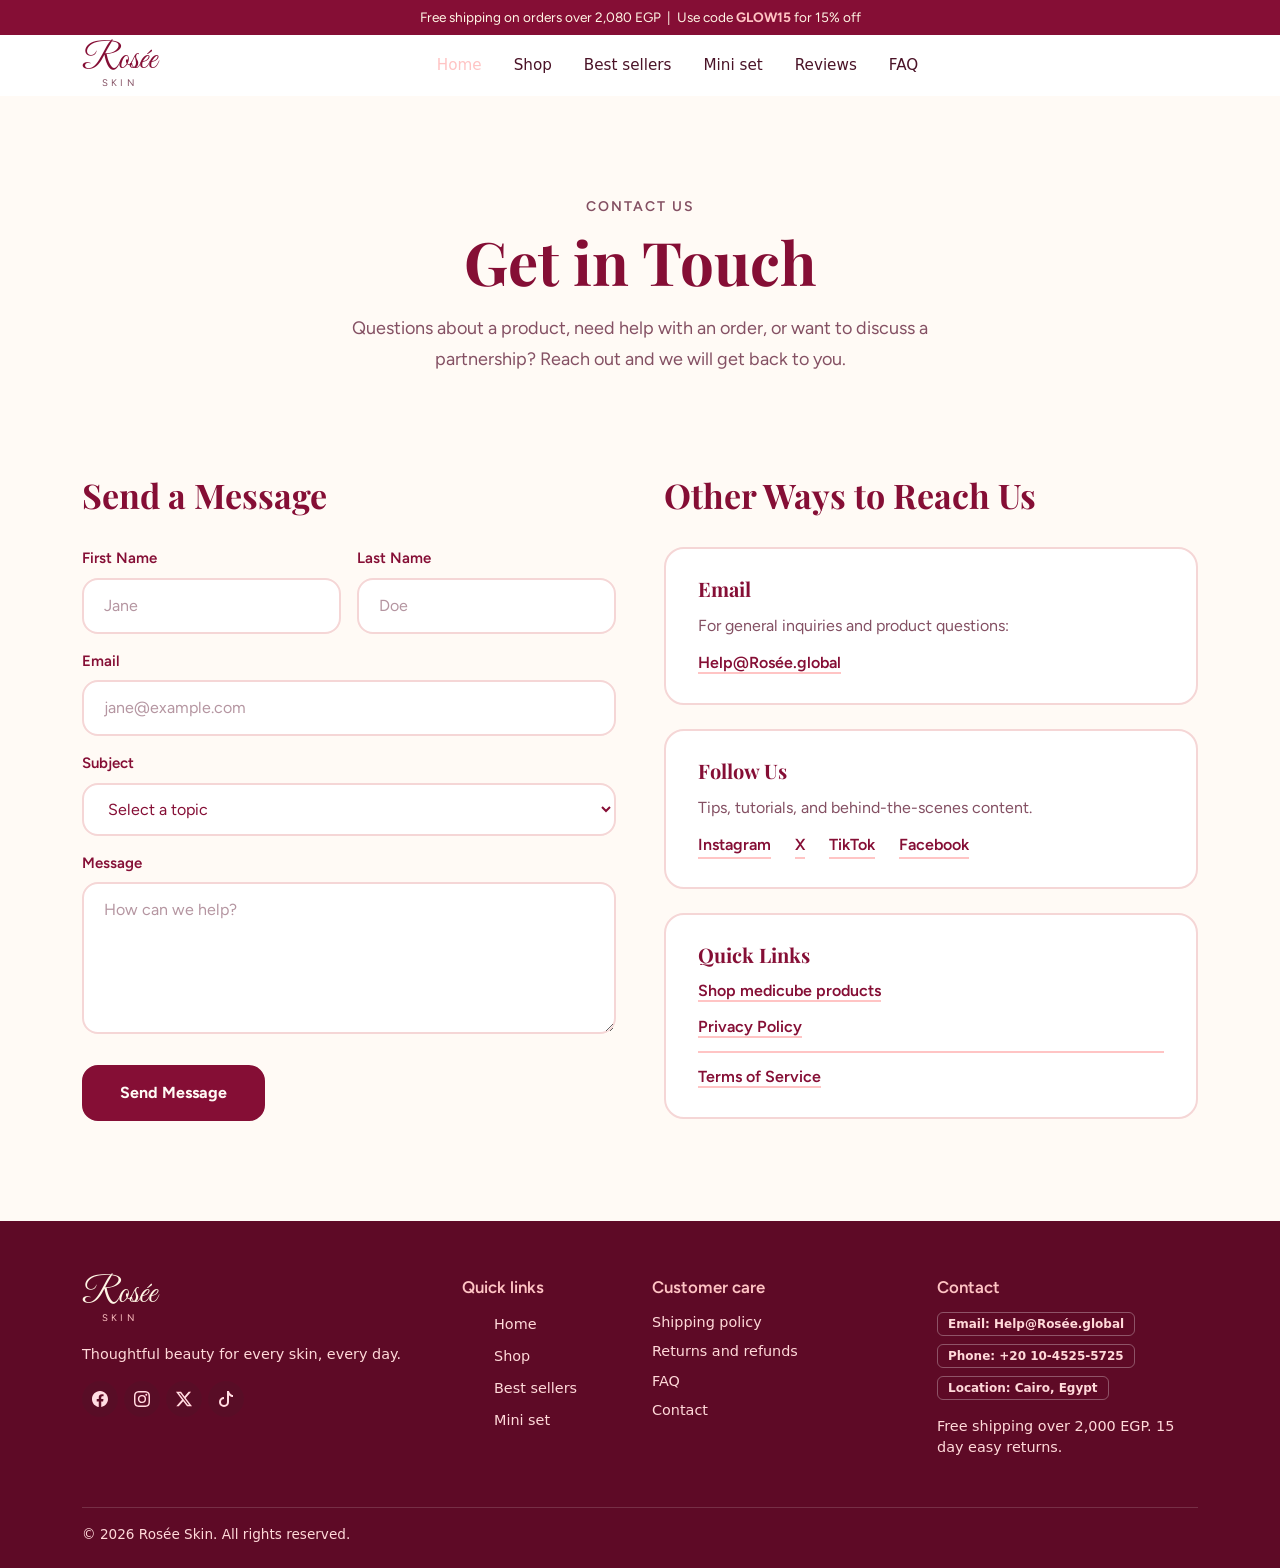
==== project/contact.html @ 1059c6b3 "new-ver" ====
<!doctype html>
<html lang="en">
  <head>
    <meta charset="UTF-8" />
    <meta name="viewport" content="width=device-width, initial-scale=1.0" />
    <title>Rosée Skin – Radiant skin, real confidence</title>
    <link rel="stylesheet" href="style.css" />
    <link
      href="https://cdn.jsdelivr.net/npm/bootstrap@5.3.8/dist/css/bootstrap.min.css"
      rel="stylesheet"
      integrity="sha384-sRIl4kxILFvY47J16cr9ZwB07vP4J8+LH7qKQnuqkuIAvNWLzeN8tE5YBujZqJLB"
      crossorigin="anonymous"
    />
    <script
      src="https://cdn.jsdelivr.net/npm/bootstrap@5.3.8/dist/js/bootstrap.bundle.min.js"
      integrity="sha384-FKyoEForCGlyvwx9Hj09JcYn3nv7wiPVlz7YYwJrWVcXK/BmnVDxM+D2scQbITxI"
      crossorigin="anonymous"
    ></script>
  </head>
  <body>
    <div class="announce">
      Free shipping on orders over 2,080 EGP &nbsp;|&nbsp; Use code
      <b>GLOW15</b> for 15% off
    </div>
    <nav class="navbar navbar-expand-lg sticky-top">
      <div class="container">
        <a class="logo" href="./index.html">Rosée<small>SKIN</small></a>
        <button
          class="navbar-toggler ms-auto me-2"
          type="button"
          data-bs-toggle="collapse"
          data-bs-target="#menu"
          aria-controls="menu"
          aria-expanded="false"
          aria-label="Toggle menu"
        >
          <span class="navbar-toggler-icon"></span>
        </button>
        <div
          class="collapse navbar-collapse navbar-nav mx-auto gap-lg-3"
          id="menu"
        >
          <a class="nav-link active" href="./index.html">Home</a>
          <a class="nav-link" href="index.html#categories">Shop</a>
          <a class="nav-link" href="index.html#bestsellers">Best sellers</a>
          <a class="nav-link" href="index.html#miniset">Mini set</a>
          <a class="nav-link" href="index.html#reviews">Reviews</a>
          <a class="nav-link" href="index.html#faq">FAQ</a>
        </div>
      </div>
    </nav>
    <section id="contact">
      <div class="contact-hero">
        <div class="container">
          <p class="contact-eyebrow">Contact us</p>
          <h1>Get in Touch</h1>
          <p class="contact-lead">
            Questions about a product, need help with an order, or want to
            discuss a partnership? Reach out and we will get back to you.
          </p>
        </div>
      </div>

      <div class="contact-body">
        <div class="container">
          <div class="row g-5">
            <div class="col-lg-6">
              <h2>Send a Message</h2>

              <form class="contact-form" action="#" method="post">
                <div class="row g-3">
                  <div class="col-sm-6">
                    <label for="firstName">First Name</label>
                    <input
                      type="text"
                      id="firstName"
                      name="firstName"
                      placeholder="Jane"
                      required
                    />
                  </div>
                  <div class="col-sm-6">
                    <label for="lastName">Last Name</label>
                    <input
                      type="text"
                      id="lastName"
                      name="lastName"
                      placeholder="Doe"
                      required
                    />
                  </div>
                  <div class="col-12">
                    <label for="email">Email</label>
                    <input
                      type="email"
                      id="email"
                      name="email"
                      placeholder="jane@example.com"
                      required
                    />
                  </div>
                  <div class="col-12">
                    <label for="subject">Subject</label>
                    <select id="subject" name="subject" required>
                      <option value="" selected disabled>Select a topic</option>
                      <option>Product question</option>
                      <option>Order help</option>
                      <option>Partnership</option>
                      <option>Other</option>
                    </select>
                  </div>
                  <div class="col-12">
                    <label for="message">Message</label>
                    <textarea
                      id="message"
                      name="message"
                      rows="5"
                      placeholder="How can we help?"
                      required
                    ></textarea>
                  </div>
                  <div class="col-12">
                    <button type="submit" class="contact-btn">
                      Send Message
                    </button>
                  </div>
                </div>
              </form>
            </div>

            <div class="col-lg-6">
              <h2>Other Ways to Reach Us</h2>

              <div class="contact-cards">
                <div class="contact-card">
                  <h3>Email</h3>
                  <p>For general inquiries and product questions:</p>
                  <a href="mailto:Help@Rosée.global">Help@Rosée.global</a>
                </div>

                <div class="contact-card">
                  <h3>Follow Us</h3>
                  <p>Tips, tutorials, and behind-the-scenes content.</p>
                  <div class="contact-links">
                    <a href="https://www.instagram.com/">Instagram</a>
                    <a href="https://x.com/">X</a>
                    <a href="https://www.tiktok.com/">TikTok</a>
                    <a href="https://www.facebook.com/">Facebook</a>
                  </div>
                </div>

                <div class="contact-card">
                  <h3>Quick Links</h3>
                  <ul>
                    <li><a href="index.html#categories">Shop medicube products</a></li>
                    <li><a href="privacy.html">Privacy Policy</li>
                    <li><a href="Terms- of -Service.html">Terms of Service</a></li>
                  </ul>
                </div>
              </div>
            </div>
          </div>
        </div>
      </div>
    </section>

    <footer>
      <div class="container">
        <div class="row g-4">
          <div class="col-lg-4">
            <a class="logo" href="#home">Rosée<small>SKIN</small></a>

            <p>Thoughtful beauty for every skin, every day.</p>

            <div class="socials">
              <a
                class="soc"
                href="https://www.facebook.com/"
                aria-label="Facebook"
              >
                <img src="../photos/facebook.svg" alt="Facebook" />
              </a>

              <a
                class="soc"
                href="https://www.instagram.com/"
                aria-label="Instagram"
              >
                <img src="../photos/instagram.svg" alt="Instagram" />
              </a>

              <a class="soc" href="https://x.com/" aria-label="X">
                <img src="../photos/twitter-x.svg" alt="X" />
              </a>

              <a class="soc" href="https://www.tiktok.com/" aria-label="TikTok">
                <img src="../photos/tiktok.svg" alt="TikTok" />
              </a>
            </div>
          </div>

          <div class="col-6 col-lg-2">
            <h4>Quick links</h4>
            <ul class="footer-links">
              <li><a href="index.html#home">Home</a></li>
              <li><a href="index.html#categories">Shop</a></li>
              <li><a href="index.html#bestsellers">Best sellers</a></li>
              <li><a href="index.html#miniset">Mini set</a></li>
            </ul>
          </div>

          <div class="col-6 col-lg-3">
            <h4>Customer care</h4>
            <div class="footer-links">
              <a href="index.html#faq">Shipping policy</a>
              <a href="index.html#faq">Returns and refunds</a>
              <a href="index.html#faq">FAQ</a>
              <a href="../project/contact.html">Contact</a>
            </div>
          </div>

          <div class="col-lg-3">
            <h4>Contact</h4>

            <div class="pay">
              <span>Email: Help@Rosée.global</span>
              <span>Phone: +20 10-4525-5725</span>
              <span>Location: Cairo, Egypt</span>
            </div>

            <p>Free shipping over 2,000 EGP. 15 day easy returns.</p>
          </div>
        </div>

        <div class="footer-bottom">
          &copy; 2026 Rosée Skin. All rights reserved.
        </div>
      </div>
    </footer>
  </body>
</html>
---- project/style.css ----
@import url("https://fonts.googleapis.com/css2?family=Great+Vibes&family=Playfair+Display:wght@500;600;700&family=Figtree:wght@400;500;600&display=swap");
* {
  margin: 0;
  padding: 0;
  box-sizing: border-box;
}
body {
  background-color: #fffbf5 !important;
}
.announce {
  background-color: #850e35;
  justify-content: center;
  text-align: center;
  color: #fff5e4;
  font-size: 0.85rem;
  text-align: center;
  padding: 0.45rem 1rem;
  font-family: "Figtree", system-ui, sans-serif;
  b {
    color: #ffc4c4;
  }
}
.navbar {
  background-color: #fff !important;
  border-bottom: 1px solid var(--line);

  .container {
    .logo {
      display: inline-block;
      font-family: "Great Vibes", cursive;
      font-size: 2.2rem;
      line-height: 1;
      color: #850e35;
      text-decoration: none;

      small {
        display: block;
        font-family: "Figtree", sans-serif;
        font-size: 0.6rem;
        letter-spacing: 0.35em;
        text-align: center;
        color: #845063;
      }
    }

    #menu {
      justify-content: center;

      .nav-link {
        color: #4a1327 !important;
        font-weight: 500;
        font-size: 0.95rem;

        &:hover,
        &.active {
          color: #ffc4c4 !important;
        }
      }
    }
  }
}
.hero {
  position: relative;
  min-height: calc(100vh - 80px);
  overflow: hidden;
  .hero-img {
    position: absolute;
    inset: 0;
    width: 100%;
    height: 100%;
    object-fit: cover;
    z-index: 0;
  }

  .container {
    position: relative;
    min-height: calc(100vh - 80px);
    z-index: 1;
  }

  .hero-content {
    min-height: calc(100vh - 80px);
    padding-top: 20px;
  }

  h1 {
    font-family: "Playfair Display", serif;
    font-size: clamp(3rem, 5.5vw, 4.8rem);
    line-height: 1.08;
    color: #850e35;
    font-weight: 700;
    margin-bottom: 0;
  }

  p {
    font-family: "Figtree", sans-serif;
    color: #6b1230;
    font-size: 1.15rem;
    line-height: 1.6;
    max-width: 570px;
  }

  .btn-rose {
    background: #850e35;
    border: 2px solid #850e35;
    color: #fff5e4;
    border-radius: 8px;
    padding: 0.75rem 1.7rem;
    font-weight: 600;
    transition: 0.15s;
  }

  .btn-rose:hover {
    background: #ee6983;
    border-color: #ee6983;
    color: #fff;
  }

  .btn-soft {
    background: #ffffff;
    color: #850e35;
    border: 2px solid #ffffff;
    border-radius: 8px;
    padding: 0.75rem 1.7rem;
    font-weight: 600;
  }

  .btn-soft:hover {
    background: #fff5e4;
    color: #850e35;
  }
  @media (max-width: 991.98px) {
    .hero {
      min-height: 750px;

      .hero-img {
        object-position: center;
      }

      .container {
        min-height: 750px;
      }

      .hero-content {
        min-height: 750px;
        padding-top: 40px;
      }

      h1 {
        font-size: clamp(2.8rem, 7vw, 4rem);
      }

      p {
        font-size: 1.05rem;
      }
    }
  }
  @media (max-width: 767.98px) {
    .hero {
      min-height: 700px;

      .hero-img {
        object-position: 62% center;
      }

      .container {
        min-height: 700px;
      }

      .hero-content {
        min-height: 700px;
        padding-top: 50px;
      }

      h1 {
        font-size: clamp(2.5rem, 12vw, 3.5rem);
        line-height: 1.05;
      }

      p {
        font-size: 1rem;
        max-width: 400px;
      }

      .btn-rose,
      .btn-soft {
        padding: 0.7rem 1.3rem;
      }
    }
  }
}
.trust {
  margin-top: -2rem;
  position: relative;
  z-index: 2;

  .trust-card {
    background: #fff;
    border: 1px solid var(--line);
    border-radius: 14px;
    padding: 1.2rem 1.4rem;
    box-shadow: 0 8px 28px rgba(133, 14, 53, 0.08);

    .trust-item {
      display: flex;
      align-items: center;
      gap: 0.8rem;

      img {
        width: 34px;
        height: 34px;
        flex: 0 0 34px;
        object-fit: contain;
        filter: invert(57%) sepia(65%) saturate(1071%) hue-rotate(307deg)
          brightness(101%) contrast(88%);
      }

      strong {
        display: block;
        font-size: 0.92rem;
        color: #850e35;
      }

      span {
        font-size: 0.8rem;
        color: #845063;
      }
    }
  }
}
#categories {
  padding-top: 50px;
  .center-head {
    padding-bottom: 50px;
    justify-content: center;
    text-align: center;
    h2 {
      font-family: "Playfair Display", Georgia, serif;
      color: #850e35;
      line-height: 1.15;
      font-weight: 600;
      font-size: clamp(1.9rem, 4vw, 2.8rem);
    }
    p {
      color: #845063;
      margin: 0.6rem auto 0;
      font-family: "Figtree", system-ui, sans-serif;
      line-height: 1.65;
    }
  }
  .cat {
    display: block;
    text-align: center;
    text-decoration: none;
    color: #4a1327;
    width: 100%;

    .oval {
      position: relative;
      display: flex;
      align-items: center;
      justify-content: center;
      width: 100%;
      aspect-ratio: 3 / 4;
      border-radius: 50% / 42%;
      overflow: hidden;
      margin-bottom: 11px;
      border: 3px solid transparent;
      background: #ffe3e3;
      transition: 0.2s;

      img {
        width: 100%;
        height: 100%;
        object-fit: cover;
        display: block;
      }

      video {
        position: absolute;
        inset: 0;
        width: 100%;
        height: 100%;
        object-fit: cover;
        opacity: 0;
        transition: 0.3s;
      }
    }

    .cat-name {
      font-weight: 600;
      font-size: 0.9rem;
    }

    &:hover .oval {
      transform: translateY(-4px);
      border-color: #850e35;
    }

    &:hover .oval video {
      opacity: 1 !important;
    }
  }
}

.sale-section {
  padding-top: 50px;
  padding-bottom: 48px;

  .sale {
    display: flex;
    border-radius: 20px;
    overflow: hidden;
    min-height: 340px;

    .sale-text {
      flex: 0 0 42%;
      background: linear-gradient(160deg, #a01948, #850e35 60%, #6a0a2a);
      color: #fff5e4;
      padding: 56px 48px;
      display: flex;
      flex-direction: column;
      justify-content: center;
      align-items: flex-start;

      h2 {
        color: #fff5e4;
        font-size: clamp(2rem, 4vw, 3rem);
      }

      p {
        color: #ffd9d9;
        margin: 16px 0 4px;
      }

      .code {
        display: inline-block;
        border: 2px dashed #ffc4c4;
        color: #ffc4c4;
        border-radius: 8px;
        padding: 5px 15px;
        font-weight: 600;
        margin: 6px 0 22px;
      }
      .btn-soft {
        background: #ffffff;
        color: #850e35;
        border: 2px solid var(--surface);
        border-radius: 8px;
        padding: 0.75rem 1.7rem;
        font-weight: 600;
      }
      .btn-soft:hover {
        background: #fff5e4;
        color: #850e35;
      }
    }

    .sale-img {
      flex: 1;
      position: relative;
      background: #f9b8c5;

      img {
        position: absolute;
        inset: 0;
        width: 100%;
        height: 100%;
        object-fit: contain;
        -webkit-mask-image: linear-gradient(
          to right,
          transparent,
          #000 8%,
          #000 92%,
          transparent
        );
        mask-image: linear-gradient(
          to right,
          transparent,
          #000 8%,
          #000 92%,
          transparent
        );
      }
    }

    @media (max-width: 991.98px) {
      flex-direction: column;

      .sale-text {
        flex: none;
        padding: 40px 28px;
      }

      .sale-img {
        flex: none;
        height: 400px;
      }
    }
  }
}

.products {
  padding-top: 8px;
  padding-bottom: 50px;

  .products-head {
    display: flex;
    justify-content: space-between;
    align-items: flex-end;
    margin-bottom: 24px;
    font-family: "Playfair Display", Georgia, serif;
    color: #850e35;
    line-height: 1.15;
    font-weight: 600;

    h2 {
      margin: 0;
      font-size: clamp(1.8rem, 4vw, 2.6rem);
    }
  }

  .view-all {
    color: #850e35;
    font-weight: 600;
    text-decoration: none;
    border-bottom: 2px solid #ee6983;
  }

  .product {
    background: #fff;
    border: 1px solid #f5d6d6;
    border-radius: 14px;
    padding: 13px;
    height: 100%;
    display: flex;
    flex-direction: column;
    position: relative;
    scroll-margin-top: 100px;

    .pic {
      aspect-ratio: 1 / 1;
      border-radius: 10px;
      overflow: hidden;
      background: #ffe3e3;

      img {
        width: 100%;
        height: 100%;
        object-fit: cover;
        display: block;
      }
    }

    h3 {
      font-family: "Figtree", sans-serif;
      font-size: 0.98rem;
      font-weight: 600;
      color: #4a1327;
      margin: 13px 0 2px;
      text-align: center;
      min-height: 40px;
      display: flex;
      align-items: center;
      justify-content: center;
      line-height: 1.25;
    }

    .sub {
      font-size: 0.8rem;
      color: #845063;
      text-align: center;
      min-height: 42px;
      line-height: 1.3;
    }

    .stars {
      color: #e8a317;
      font-size: 0.85rem;
      text-align: center;
      letter-spacing: 1px;

      small {
        color: #845063;
        letter-spacing: 0;
      }
    }

    .price {
      font-weight: 700;
      color: #850e35;
      text-align: center;
      font-size: 1.05rem;
      margin: 3px 0 10px;
    }

    .btn-add {
      display: block;
      text-align: center;
      text-decoration: none;
      margin-top: auto;
      background: #850e35;
      color: #fff5e4;
      border: 0;
      border-radius: 6px;
      width: 100%;
      padding: 9px;
      font-size: 0.85rem;
      font-weight: 600;

      &:hover {
        background: #ee6983;
        color: #fff;
      }
    }

    .heart-check {
      position: absolute;
      opacity: 0;
      pointer-events: none;

      &:checked + .heart {
        background: #ee6983;
        color: #fff;

        &::before {
          content: "♥";
        }
      }

      &:focus-visible + .heart {
        outline: 3px solid #ee6983;
        outline-offset: 2px;
      }
    }

    .heart {
      position: absolute;
      top: 18px;
      right: 18px;
      z-index: 1;
      background: rgba(255, 255, 255, 0.85);
      border-radius: 50%;
      width: 34px;
      height: 34px;
      display: flex;
      align-items: center;
      justify-content: center;
      color: #850e35;
      font-size: 1.1rem;
      line-height: 1;
      cursor: pointer;

      &::before {
        content: "♡";
      }
    }
  }
}

#instore {
  padding-top: 50px;
  padding-bottom: 50px;
  background: #ffe9e4;

  h2 {
    font-family: "Playfair Display", Georgia, serif;
    color: #850e35;
    line-height: 1.15;
    font-weight: 600;
    font-size: clamp(2rem, 4.5vw, 3.4rem);
  }

  p {
    color: #845063;
    font-size: 1.25rem;
    margin: 16px 0 12px;
    max-width: 480px;
    padding-bottom: 10px;
  }
  .btn-rose {
    background: #850e35;
    color: #fff5e4;
    border: 2px solid #6b1230;
    border-radius: 8px;
    padding: 0.75rem 1.7rem;
    font-weight: 600;
    transition: 0.15s;

    &:hover {
      background: #ee6983;
      color: #fff;
    }
  }

  .band-img {
    max-width: 460px;
    margin: 0 auto;

    img {
      width: 100%;
      height: auto;
      display: block;
      border-radius: 20px;
    }
  }
}

.miniset {
  padding-top: 50px;
  padding-bottom: 50px;
  .center-head {
    justify-content: center;
    text-align: center;
    padding-bottom: 20px;
    h2 {
      font-size: clamp(1.9rem, 4vw, 2.8rem);
      font-family: "Playfair Display", Georgia, serif;
      color: #850e35;
      line-height: 1.15;
      font-weight: 600;
    }
    p {
      color: #845063;
      font-family: "Playfair Display", Georgia, serif;
    }
  }
  .mini-img {
    background: #ffc4c4;
    border-radius: 24px;
    overflow: hidden;

    img {
      width: 100%;
      height: auto;
      display: block;
    }
  }
  .btn-rose {
    background: #850e35;
    color: #fff5e4;
    border: 2px solid #6b1230;
    border-radius: 8px;
    padding: 0.75rem 1.7rem;
    font-weight: 600;
    transition: 0.15s;

    &:hover {
      background: #ee6983;
      color: #fff;
    }
  }

  .mstep {
    display: flex;
    gap: 19px;
    align-items: flex-start;
    padding: 16px 0;
    border-bottom: 1px solid #f5d6d6;

    &:last-of-type {
      border-bottom: 0;
    }

    .n {
      font-family: "Playfair Display", serif;
      font-size: 3.6rem;
      line-height: 0.9;
      color: #ffc4c4;
      flex: 0 0 48px;
      font-weight: 700;
    }

    h3 {
      font-size: 1.25rem;
      margin-bottom: 2px;
    }

    p {
      margin: 0;
      color: #845063;
    }
  }
}

#reviews {
  padding-top: 50px;
  padding-bottom: 50px;
  background-color: #e9647f;
  .loved-head {
    text-align: center;
    margin-bottom: 48px;
  }

  h2 {
    font-family: "Playfair Display", Georgia, serif;
    color: #fff;
    font-size: clamp(2rem, 4.5vw, 3rem);
    text-shadow: 0 1px 12px rgba(133, 14, 53, 0.35);
  }

  .loved-sub {
    color: #fff;
    margin-top: 8px;
  }
  .review {
    background: rgba(255, 255, 255, 0.92);
    border-radius: 16px;
    padding: 26px;
    height: 100%;
    color: #4a1327;

    .stars {
      color: #e8a317;
      letter-spacing: 1px;
    }

    p {
      margin: 8px 0 12px;
    }

    .who {
      font-weight: 600;
      color: #850e35;
    }
  }
}

#faq{
  padding-top: 50px;
  padding-bottom: 50px;
 

  .container{
     padding-top: 50px;
    h2{
      font-family: "Playfair Display", serif;
      font-size: 60px;
      line-height: 1.08;
      color: #850e35;
      font-weight: 700;
      margin: 0;
      text-align: center;
    }
  }

 
  .row{
    align-items: stretch;
  }

  .col-lg-4{
    display: flex;
    align-items: center;
    justify-content: center;
  }

  .accordion-item{
    background: transparent;
    border: 2px solid #f5d6d6;
    border-radius: 20px;
    margin-bottom: 16px;
    overflow: hidden;
  }

  .accordion-button{
    font-family: "Figtree", sans-serif;
    font-size: 18px;
    font-weight: 700;
    color: #850e35;
    background: #fffaf5;
    padding: 20px 24px;
    box-shadow: none;

    &:not(.collapsed){
      background: #f5d6d6;
      color: #850e35;
    }

    &:focus{
      border-color: #ffc4c4;
      box-shadow: 0 0 0 3px #ffc4c4;
    }

    &::after{
      filter: invert(25%) sepia(60%) saturate(1500%) hue-rotate(310deg);
    }
  }

  .accordion-body{
    font-family: "Figtree", sans-serif;
    font-size: 16px;
    line-height: 1.7;
    color: #845063;
    background: #fffaf5;
    padding: 20px 24px 24px;
  }
}

.join {
  background: #fff5e4;
  color: #4a1327;
  padding: 48px 0;

  h2 {
    font-size: clamp(1.8rem, 4vw, 2.6rem);
  }

  p {
    margin: 8px 0 0;
    color: #845063;
  }

  .news {
    .form-control {
      border: 1px solid #f5d6d6;
      border-radius: 8px;
      padding: 11px 16px;
      background: #fff;
      color: #4a1327;
    }

    .btn {
      border-radius: 8px;
      background: #ee6983;
      border: 0;
      color: #fff;
      font-weight: 600;
      padding: 11px 19px;

      &:hover {
        background: #ff7d95;
      }
    }
  }
}
#contact{
  background: #fffaf5;
  .contact-hero{
    padding: 100px 0 50px;
    text-align: center;

    .contact-eyebrow{
      font-family: "Figtree", sans-serif;
      font-size: 14px;
      font-weight: 600;
      letter-spacing: 2px;
      text-transform: uppercase;
      color: #845063;
      margin-bottom: 12px;
    }

    h1{
      font-family: "Playfair Display", serif;
      font-size: 60px;
      line-height: 1.08;
      font-weight: 700;
      color: #850e35;
      margin-bottom: 20px;
    }

    .contact-lead{
      font-family: "Figtree", sans-serif;
      font-size: 18px;
      line-height: 1.7;
      color: #845063;
      max-width: 660px;
      margin: 0 auto;
    }
  }

 
  .contact-body{
    padding: 50px 0 100px;

    h2{
      font-family: "Playfair Display", serif;
      font-size: 34px;
      font-weight: 700;
      color: #850e35;
      margin-bottom: 32px;
    }
  }

 
  .contact-form{
    label{
      display: block;
      font-family: "Figtree", sans-serif;
      font-size: 15px;
      font-weight: 600;
      color: #850e35;
      margin-bottom: 8px;
    }

    input,
    select,
    textarea{
      width: 100%;
      font-family: "Figtree", sans-serif;
      font-size: 16px;
      color: #850e35;
      background: #fff;
      border: 2px solid #f5d6d6;
      border-radius: 16px;
      padding: 14px 20px;
      transition: border-color .2s ease, box-shadow .2s ease;

      &::placeholder{
        color: #845063;
        opacity: .6;
      }

      &:focus{
        outline: none;
        border-color: #ffc4c4;
        box-shadow: 0 0 0 3px #ffc4c4;
      }
    }

    textarea{
      resize: vertical;
      min-height: 150px;
    }

    .contact-btn{
      font-family: "Figtree", sans-serif;
      font-size: 16px;
      font-weight: 700;
      color: #fffaf5;
      background: #850e35;
      border: 2px solid #850e35;
      border-radius: 16px;
      padding: 14px 36px;
      margin-top: 8px;
      cursor: pointer;
      transition: background .2s ease, color .2s ease;

      &:hover{
        background: #ffc4c4;
        border-color: #ffc4c4;
        color: #850e35;
      }

      &:focus-visible{
        outline: none;
        box-shadow: 0 0 0 3px #ffc4c4;
      }
    }
  }


  .contact-cards{
    display: flex;
    flex-direction: column;
    gap: 24px;
  }

  .contact-card{
    background: #fff;
    border: 2px solid #f5d6d6;
    border-radius: 20px;
    padding: 28px 32px;

    h3{
      font-family: "Playfair Display", serif;
      font-size: 20px;
      font-weight: 700;
      color: #850e35;
      margin-bottom: 12px;
    }

    p{
      font-family: "Figtree", sans-serif;
      font-size: 16px;
      line-height: 1.6;
      color: #845063;
      margin-bottom: 12px;
    }

    a{
      font-family: "Figtree", sans-serif;
      font-size: 16px;
      font-weight: 600;
      color: #850e35;
      text-decoration: none;
      border-bottom: 2px solid #ffc4c4;
      transition: background .2s ease;

      &:hover{
        background: #f5d6d6;
      }
    }

    .contact-links{
      display: flex;
      flex-wrap: wrap;
      gap: 12px 24px;
    }

    ul{
      list-style: none;
      padding: 0;
      margin: 0;
      display: flex;
      flex-direction: column;
      gap: 12px;
    }
  }
}


@media (max-width: 991px){
  #contact{
    .contact-hero{
      padding-top: 70px;

      h1{
        font-size: 42px;
      }
    }

    .contact-body h2{
      font-size: 28px;
    }
  }
}
#privacy-policy{
  padding: 80px 0;
  .container{
 .last-updated{
    font-family: "Figtree", sans-serif;
    font-size: 14px;
    color: #845063;
    margin-bottom: 32px;
  }

  .policy-block{
    margin-bottom: 40px;

    h2{
      font-family: "Playfair Display", serif;
      font-size: 26px;
      font-weight: 700;
      color:#850e35;
      padding-bottom: 16px;
      margin-bottom: 20px;
      border-bottom: 1px solid #e0dcd4;
    }

    p{
      font-family: "Figtree", sans-serif;
      font-size: 16px;
      line-height: 1.75;
      color: #845063;
      margin-bottom: 16px;
    }

    ul{
      margin: 0 0 16px;
      padding-left: 20px;

      li{
        font-family: "Figtree", sans-serif;
        font-size: 16px;
        line-height: 1.75;
        color: #845063;
        margin-bottom: 12px;

        strong{
          color:#850e35;
          font-weight: 700;
        }
      }
    }
  }
}
}

footer {
  background: #5e0a26;
  color: #ffd9d9;
  padding: 56px 0 24px;

  h4 {
    color: #ffc4c4;
    font-size: 1.05rem;
    font-family: "Figtree", sans-serif;
    font-weight: 600;
    margin-bottom: 14px;
  }

  p {
    margin-top: 16px;
    font-size: 0.9rem;
  }

  a {
    color: #ffd9d9;
    text-decoration: none;
    font-size: 0.9rem;

    &:hover {
      color: #fff;
      text-decoration: underline;
    }
  }

  .logo {
    display: inline-block;
    font-family: "Great Vibes", cursive;
    font-size: 2.2rem;
    line-height: 1;
    color: #fff5e4;
    text-decoration: none;

    small {
      display: block;
      font-family: "Figtree", sans-serif;
      font-size: 0.6rem;
      letter-spacing: 0.35em;
      text-align: center;
      color: #ffc4c4;
    }
  }
  .socials {
    margin-top: 16px;
    display: flex;
    gap: 6px;
    filter: invert(86%) sepia(20%) saturate(455%) hue-rotate(307deg)
      brightness(104%) contrast(102%);
  }

  .soc {
    display: flex;
    align-items: center;
    justify-content: center;
    width: 36px;
    height: 36px;
    border-radius: 50%;
    background: rgba(255, 255, 255, 0.12);
    font-weight: 600;
    font-size: 0.8rem;
  }

  .footer-links {
    list-style: none;
    display: flex;
    flex-direction: column;
    gap: 8px;
  }

  .pay {
    display: flex;
    gap: 8px;
    flex-wrap: wrap;

    span {
      border: 1px solid rgba(255, 255, 255, 0.3);
      border-radius: 6px;
      padding: 2px 10px;
      font-size: 0.75rem;
      font-weight: 600;
    }
  }

  .footer-bottom {
    margin-top: 32px;
    padding-top: 16px;
    border-top: 1px solid rgba(255, 255, 255, 0.15);
    font-size: 0.85rem;
  }
  @media (prefers-reduced-motion: reduce) {
    * {
      transition: none !important;
      scroll-behavior: auto !important;
    }
  }
}


.products .f-anchor {
  display: block;
  height: 0;
  scroll-margin-top: 100px;
}

#f-cleanser:target ~ .row .product-col:not([data-cat="cleanser"]),
#f-serum:target ~ .row .product-col:not([data-cat="serum"]),
#f-moisturizer:target ~ .row .product-col:not([data-cat="moisturizer"]),
#f-sun:target ~ .row .product-col:not([data-cat="sun"]),
#f-mask:target ~ .row .product-col:not([data-cat="mask"]),
#f-sets:target ~ .row .product-col:not([data-cat="sets"]) {
  display: none;
}

.products .products-head .t-cat {
  display: none;
}

#f-cleanser:target ~ .products-head .t-all,
#f-serum:target ~ .products-head .t-all,
#f-moisturizer:target ~ .products-head .t-all,
#f-sun:target ~ .products-head .t-all,
#f-mask:target ~ .products-head .t-all,
#f-sets:target ~ .products-head .t-all {
  display: none;
}

#f-cleanser:target ~ .products-head .t-cleanser,
#f-serum:target ~ .products-head .t-serum,
#f-moisturizer:target ~ .products-head .t-moisturizer,
#f-sun:target ~ .products-head .t-sun,
#f-mask:target ~ .products-head .t-mask,
#f-sets:target ~ .products-head .t-sets {
  display: inline;
}

body:has(#f-cleanser:target) #categories a[href="#f-cleanser"] .oval,
body:has(#f-serum:target) #categories a[href="#f-serum"] .oval,
body:has(#f-moisturizer:target) #categories a[href="#f-moisturizer"] .oval,
body:has(#f-sun:target) #categories a[href="#f-sun"] .oval,
body:has(#f-mask:target) #categories a[href="#f-mask"] .oval,
body:has(#f-sets:target) #categories a[href="#f-sets"] .oval {
  border-color: #850e35;
}
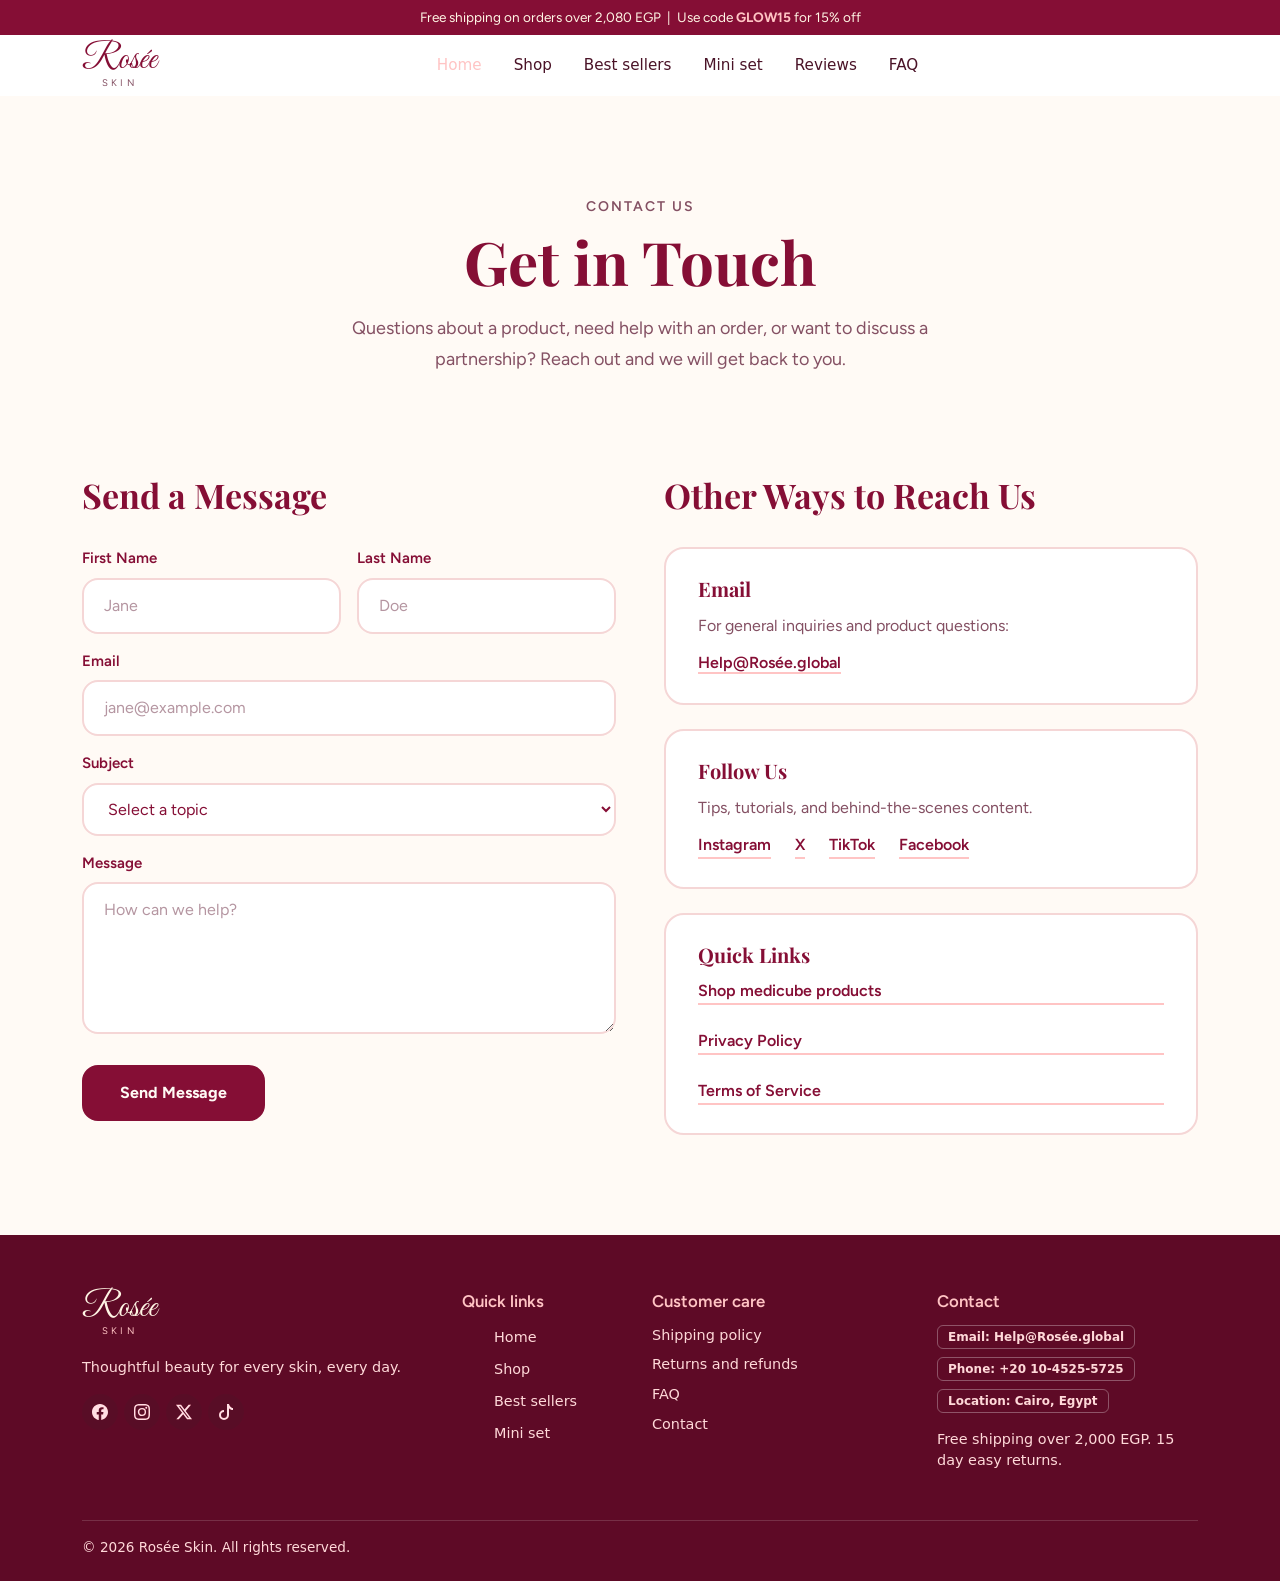
==== commit da8b22ad: "last-ver" ====
--- a/project/contact.html
+++ b/project/contact.html
@@ -151,11 +151,11 @@
 
                 <div class="contact-card">
                   <h3>Quick Links</h3>
-                  <ul>
-                    <li><a href="index.html#categories">Shop medicube products</a></li>
-                    <li><a href="privacy.html">Privacy Policy</li>
-                    <li><a href="Terms- of -Service.html">Terms of Service</a></li>
-                  </ul>
+                  <div class="d-flex flex-column gap-4">
+                    <a href="index.html#categories">Shop medicube products</a>
+                    <a href="privacy.html">Privacy Policy</a>
+                    <a href="Terms- of -Service.html">Terms of Service</a>
+                  </div>
                 </div>
               </div>
             </div>
--- a/project/style.css
+++ b/project/style.css
@@ -57,8 +57,248 @@
         }
       }
     }
-  }
-}
+
+    .icons {
+      justify-content: end;
+      display: flex;
+      align-items: center;
+      gap: 25px;
+    }
+
+    .icons a {
+      color: #4a1327;
+      font-size: 22px;
+      text-decoration: none;
+      position: relative;
+      transition: 0.3s;
+    }
+
+    .icons a:hover {
+      color: #850e35;
+    }
+
+    .cart-icon span {
+      position: absolute;
+      top: -12px;
+      right: -12px;
+
+      width: 21px;
+      height: 21px;
+      border-radius: 50%;
+
+      background-color: #ee6983;
+      color: white;
+
+      font-family: Arial, sans-serif;
+      font-size: 12px;
+
+      display: flex;
+      align-items: center;
+      justify-content: center;
+    }
+
+  .user-dropdown {
+    min-width: 190px;
+    padding: 8px;
+    background: #fffaf5;
+    border: 1px solid #f5d6d6;
+    border-radius: 14px;
+    box-shadow: 0 12px 30px rgba(133, 14, 53, 0.12);
+    font-family: "Figtree", sans-serif;
+
+    .dropdown-item {
+      font-size: 0.95rem;
+      font-weight: 500;
+      color: #4a1327;
+      padding: 9px 14px;
+      border-radius: 8px;
+
+      &:hover,
+      &:focus {
+        background: #f5d6d6;
+        color: #850e35;
+      }
+
+      &:active {
+        background: #850e35;
+        color: #fff5e4;
+      }
+    }
+
+    .dropdown-divider {
+      border-top: 1px solid #f5d6d6;
+      margin: 6px 0;
+      opacity: 1;
+    }
+  }
+}
+  }
+
+#bag {
+  font-family: "Figtree", sans-serif;
+
+  .offcanvas-header {
+    border-bottom: 1px solid #f5d6d6;
+    padding: 20px 24px;
+  }
+
+  .offcanvas-title {
+    font-family: "Playfair Display", Georgia, serif;
+    font-weight: 700;
+    color: #850e35;
+  }
+
+  .btn-close:focus {
+    box-shadow: none;
+  }
+
+  .offcanvas-body {
+    padding: 20px 24px 24px;
+  }
+
+  .text-soft {
+    color: #845063;
+  }
+
+  .promo {
+    .input-group {
+      gap: 0;
+    }
+
+    .form-control {
+      border: 1px solid #f5d6d6;
+      border-radius: 8px 0 0 8px;
+      padding: 11px 16px;
+      background: #fffaf5;
+      color: #4a1327;
+
+      &:focus {
+        box-shadow: none;
+        border-color: #ee6983;
+      }
+    }
+
+    .btn-rose {
+      border-radius: 0 8px 8px 0;
+    }
+  }
+
+  .btn-rose {
+    background: #850e35;
+    border: 2px solid #850e35;
+    color: #fff5e4;
+    font-weight: 600;
+    transition: 0.15s;
+
+    &:hover {
+      background: #ee6983;
+      border-color: #ee6983;
+      color: #fff;
+    }
+  }
+
+  #checkout {
+    border-radius: 8px;
+    padding: 0.9rem 1.7rem;
+    font-size: 1rem;
+  }
+
+  .cart-item {
+    display: flex;
+    justify-content: space-between;
+    align-items: center;
+    padding: 12px 0;
+    border-bottom: 1px solid #f5d6d6;
+    gap: 15px;
+
+    span {
+      font-size: 14px;
+      color: #4a1327;
+    }
+
+    strong {
+      color: #850e35;
+      font-size: 14px;
+      white-space: nowrap;
+    }
+  }
+}
+ .toast-container {
+  z-index: 1090;
+}
+
+#loginToast,
+#orderToast {
+  font-family: "Figtree", sans-serif;
+  background: #fffaf5;
+  border: 1px solid #f5d6d6;
+  border-radius: 14px;
+  box-shadow: 0 12px 30px rgba(133, 14, 53, 0.18);
+  overflow: hidden;
+  min-width: 300px;
+
+  .toast-header {
+    background: #850e35;
+    color: #fff5e4;
+    border-bottom: 0;
+    padding: 12px 16px;
+
+    strong {
+      font-family: "Playfair Display", Georgia, serif;
+      font-weight: 700;
+      letter-spacing: 0.02em;
+    }
+
+    .btn-close {
+      filter: invert(1) brightness(2);
+      opacity: 0.85;
+
+      &:hover {
+        opacity: 1;
+      }
+    }
+  }
+
+  .toast-body {
+    color: #4a1327;
+    font-size: 0.92rem;
+    line-height: 1.5;
+    padding: 16px;
+
+    .border-top {
+      border-color: #f5d6d6 !important;
+    }
+
+    .btn-rose {
+      background: #850e35;
+      border: 2px solid #850e35;
+      color: #fff5e4;
+      font-weight: 600;
+      border-radius: 8px;
+      transition: 0.15s;
+
+      &:hover {
+        background: #ee6983;
+        border-color: #ee6983;
+        color: #fff;
+      }
+    }
+
+    .btn-outline-secondary {
+      color: #850e35;
+      border: 2px solid #f5d6d6;
+      background: transparent;
+      font-weight: 600;
+      border-radius: 8px;
+
+      &:hover {
+        background: #f5d6d6;
+        color: #850e35;
+      }
+    }
+  }
+}
+
 .hero {
   position: relative;
   min-height: calc(100vh - 80px);
@@ -726,14 +966,13 @@
   }
 }
 
-#faq{
+#faq {
   padding-top: 50px;
   padding-bottom: 50px;
- 
-
-  .container{
-     padding-top: 50px;
-    h2{
+
+  .container {
+    padding-top: 50px;
+    h2 {
       font-family: "Playfair Display", serif;
       font-size: 60px;
       line-height: 1.08;
@@ -744,18 +983,17 @@
     }
   }
 
- 
-  .row{
+  .row {
     align-items: stretch;
   }
 
-  .col-lg-4{
+  .col-lg-4 {
     display: flex;
     align-items: center;
     justify-content: center;
   }
 
-  .accordion-item{
+  .accordion-item {
     background: transparent;
     border: 2px solid #f5d6d6;
     border-radius: 20px;
@@ -763,7 +1001,7 @@
     overflow: hidden;
   }
 
-  .accordion-button{
+  .accordion-button {
     font-family: "Figtree", sans-serif;
     font-size: 18px;
     font-weight: 700;
@@ -772,22 +1010,22 @@
     padding: 20px 24px;
     box-shadow: none;
 
-    &:not(.collapsed){
+    &:not(.collapsed) {
       background: #f5d6d6;
       color: #850e35;
     }
 
-    &:focus{
+    &:focus {
       border-color: #ffc4c4;
       box-shadow: 0 0 0 3px #ffc4c4;
     }
 
-    &::after{
+    &::after {
       filter: invert(25%) sepia(60%) saturate(1500%) hue-rotate(310deg);
     }
   }
 
-  .accordion-body{
+  .accordion-body {
     font-family: "Figtree", sans-serif;
     font-size: 16px;
     line-height: 1.7;
@@ -834,13 +1072,13 @@
     }
   }
 }
-#contact{
+#contact {
   background: #fffaf5;
-  .contact-hero{
+  .contact-hero {
     padding: 100px 0 50px;
     text-align: center;
 
-    .contact-eyebrow{
+    .contact-eyebrow {
       font-family: "Figtree", sans-serif;
       font-size: 14px;
       font-weight: 600;
@@ -850,7 +1088,7 @@
       margin-bottom: 12px;
     }
 
-    h1{
+    h1 {
       font-family: "Playfair Display", serif;
       font-size: 60px;
       line-height: 1.08;
@@ -859,7 +1097,7 @@
       margin-bottom: 20px;
     }
 
-    .contact-lead{
+    .contact-lead {
       font-family: "Figtree", sans-serif;
       font-size: 18px;
       line-height: 1.7;
@@ -869,11 +1107,10 @@
     }
   }
 
- 
-  .contact-body{
+  .contact-body {
     padding: 50px 0 100px;
 
-    h2{
+    h2 {
       font-family: "Playfair Display", serif;
       font-size: 34px;
       font-weight: 700;
@@ -882,9 +1119,8 @@
     }
   }
 
- 
-  .contact-form{
-    label{
+  .contact-form {
+    label {
       display: block;
       font-family: "Figtree", sans-serif;
       font-size: 15px;
@@ -895,7 +1131,7 @@
 
     input,
     select,
-    textarea{
+    textarea {
       width: 100%;
       font-family: "Figtree", sans-serif;
       font-size: 16px;
@@ -904,26 +1140,28 @@
       border: 2px solid #f5d6d6;
       border-radius: 16px;
       padding: 14px 20px;
-      transition: border-color .2s ease, box-shadow .2s ease;
-
-      &::placeholder{
+      transition:
+        border-color 0.2s ease,
+        box-shadow 0.2s ease;
+
+      &::placeholder {
         color: #845063;
-        opacity: .6;
-      }
-
-      &:focus{
+        opacity: 0.6;
+      }
+
+      &:focus {
         outline: none;
         border-color: #ffc4c4;
         box-shadow: 0 0 0 3px #ffc4c4;
       }
     }
 
-    textarea{
+    textarea {
       resize: vertical;
       min-height: 150px;
     }
 
-    .contact-btn{
+    .contact-btn {
       font-family: "Figtree", sans-serif;
       font-size: 16px;
       font-weight: 700;
@@ -934,35 +1172,36 @@
       padding: 14px 36px;
       margin-top: 8px;
       cursor: pointer;
-      transition: background .2s ease, color .2s ease;
-
-      &:hover{
+      transition:
+        background 0.2s ease,
+        color 0.2s ease;
+
+      &:hover {
         background: #ffc4c4;
         border-color: #ffc4c4;
         color: #850e35;
       }
 
-      &:focus-visible{
+      &:focus-visible {
         outline: none;
         box-shadow: 0 0 0 3px #ffc4c4;
       }
     }
   }
 
-
-  .contact-cards{
+  .contact-cards {
     display: flex;
     flex-direction: column;
     gap: 24px;
   }
 
-  .contact-card{
+  .contact-card {
     background: #fff;
     border: 2px solid #f5d6d6;
     border-radius: 20px;
     padding: 28px 32px;
 
-    h3{
+    h3 {
       font-family: "Playfair Display", serif;
       font-size: 20px;
       font-weight: 700;
@@ -970,7 +1209,7 @@
       margin-bottom: 12px;
     }
 
-    p{
+    p {
       font-family: "Figtree", sans-serif;
       font-size: 16px;
       line-height: 1.6;
@@ -978,27 +1217,27 @@
       margin-bottom: 12px;
     }
 
-    a{
+    a {
       font-family: "Figtree", sans-serif;
       font-size: 16px;
       font-weight: 600;
       color: #850e35;
       text-decoration: none;
       border-bottom: 2px solid #ffc4c4;
-      transition: background .2s ease;
-
-      &:hover{
+      transition: background 0.2s ease;
+
+      &:hover {
         background: #f5d6d6;
       }
     }
 
-    .contact-links{
+    .contact-links {
       display: flex;
       flex-wrap: wrap;
       gap: 12px 24px;
     }
 
-    ul{
+    ul {
       list-style: none;
       padding: 0;
       margin: 0;
@@ -1009,74 +1248,260 @@
   }
 }
 
-
-@media (max-width: 991px){
-  #contact{
-    .contact-hero{
+@media (max-width: 991px) {
+  #contact {
+    .contact-hero {
       padding-top: 70px;
 
-      h1{
+      h1 {
         font-size: 42px;
       }
     }
 
-    .contact-body h2{
+    .contact-body h2 {
       font-size: 28px;
     }
   }
 }
-#privacy-policy{
+#privacy-policy {
   padding: 80px 0;
-  .container{
- .last-updated{
-    font-family: "Figtree", sans-serif;
-    font-size: 14px;
-    color: #845063;
-    margin-bottom: 32px;
-  }
-
-  .policy-block{
-    margin-bottom: 40px;
-
-    h2{
-      font-family: "Playfair Display", serif;
-      font-size: 26px;
-      font-weight: 700;
-      color:#850e35;
-      padding-bottom: 16px;
-      margin-bottom: 20px;
-      border-bottom: 1px solid #e0dcd4;
-    }
-
-    p{
+  .container {
+    .last-updated {
       font-family: "Figtree", sans-serif;
-      font-size: 16px;
-      line-height: 1.75;
+      font-size: 14px;
       color: #845063;
-      margin-bottom: 16px;
-    }
-
-    ul{
-      margin: 0 0 16px;
-      padding-left: 20px;
-
-      li{
+      margin-bottom: 32px;
+    }
+
+    .policy-block {
+      margin-bottom: 40px;
+
+      h2 {
+        font-family: "Playfair Display", serif;
+        font-size: 26px;
+        font-weight: 700;
+        color: #850e35;
+        padding-bottom: 16px;
+        margin-bottom: 20px;
+        border-bottom: 1px solid #e0dcd4;
+      }
+
+      p {
         font-family: "Figtree", sans-serif;
         font-size: 16px;
         line-height: 1.75;
         color: #845063;
-        margin-bottom: 12px;
-
-        strong{
-          color:#850e35;
-          font-weight: 700;
+        margin-bottom: 16px;
+      }
+
+      ul {
+        margin: 0 0 16px;
+        padding-left: 20px;
+
+        li {
+          font-family: "Figtree", sans-serif;
+          font-size: 16px;
+          line-height: 1.75;
+          color: #845063;
+          margin-bottom: 12px;
+
+          strong {
+            color: #850e35;
+            font-weight: 700;
+          }
         }
       }
     }
   }
 }
-}
-
+.box-area {
+  border: none !important;
+  border-radius: 28px !important;
+  padding: 14px !important;
+  box-shadow: 0 20px 50px rgba(133, 14, 53, 0.15) !important;
+  .left-box {
+  position: relative;
+  overflow: hidden;
+  padding: 0 !important;
+  border-radius: 20px !important;
+
+  img {
+    width: 100%;
+    height: 100%;
+    object-fit: contain;
+    display: block;
+  }
+
+
+  @media (max-width: 767px) {
+    display: none !important;
+  }
+}
+
+/* right side */
+.right-box {
+  display: flex;
+  flex-direction: column;
+  justify-content: center;
+  padding: 24px 40px !important;
+
+  .header-text {
+    h2 {
+      font-family: Arial, Helvetica, sans-serif;
+      color: #850e35;
+      font-weight: 700;
+    }
+    p {
+      color: #4a1327;
+    }
+  }
+
+  .form-control {
+    height: 50px;
+    border: 1px solid #f0c4cd;
+    border-radius: 10px !important;
+    background: #fff8f9 !important;
+
+    &:focus {
+      border-color: #ee6983;
+      box-shadow: 0 0 0 3px rgba(238, 105, 131, 0.2);
+    }
+  }
+
+  .form-check-input:checked {
+    background-color: #ee6983;
+    border-color: #ee6983;
+  }
+
+  a {
+    color: #850e35;
+    text-decoration: none;
+    font-weight: 500;
+
+    &:hover {
+      color: #ee6983;
+    }
+  }
+
+  .btn-primary {
+    height: 50px;
+    background: #ee6983;
+    border-color: #ee6983;
+    color: #fff;
+    border-radius: 10px;
+    font-weight: 600;
+
+    &:hover {
+      background: #850e35;
+      border-color: #850e35;
+    }
+  }
+
+  .btn-light {
+    height: 50px;
+    border-radius: 10px;
+    border-color: #f0c4cd !important;
+
+    &:hover {
+      background: #fff0f3;
+    }
+  }
+
+  @media (max-width: 767px) {
+    padding: 20px 16px !important;
+  }
+}
+}
+.checkout-page {
+  .container{
+    padding-top: 50px;
+  }
+  padding: 60px 0 80px;
+  min-height: calc(100vh - 200px);
+  display: flex;
+  align-items: center;
+
+  .checkout-card {
+    max-width: 700px;
+    margin: 0 auto;
+    background: #fff;
+    border-radius: 24px;
+    padding: 40px;
+    box-shadow: 0 20px 50px rgba(133, 14, 53, 0.1);
+
+    .header-text {
+      h2 {
+        font-family: "Playfair Display", Georgia, serif;
+        color: #850e35;
+        font-weight: 700;
+      }
+
+      p {
+        color: #845063;
+        margin-top: 6px;
+      }
+    }
+
+    .checkout-form {
+      .form-label {
+        font-family: "Figtree", sans-serif;
+        font-weight: 600;
+        color: #850e35;
+        font-size: 0.9rem;
+      }
+
+      .form-control,
+      .form-select {
+        border: 1px solid #f0c4cd;
+        border-radius: 10px;
+        background: #fff8f9;
+        padding: 10px 14px;
+
+        &:focus {
+          border-color: #ee6983;
+          box-shadow: 0 0 0 3px rgba(238, 105, 131, 0.2);
+        }
+      }
+
+      .form-check-input:checked {
+        background-color: #ee6983;
+        border-color: #ee6983;
+      }
+
+      a {
+        color: #850e35;
+        text-decoration: none;
+        font-weight: 500;
+
+        &:hover {
+          color: #ee6983;
+        }
+      }
+
+      .btn-rose {
+        background: #850e35;
+        border: 2px solid #850e35;
+        color: #fff5e4;
+        border-radius: 10px;
+        padding: 12px;
+        font-weight: 600;
+        transition: 0.15s;
+
+        &:hover {
+          background: #ee6983;
+          border-color: #ee6983;
+          color: #fff;
+        }
+      }
+    }
+  }
+}
+
+@media (max-width: 767px) {
+  .checkout-page .checkout-card {
+    padding: 24px;
+  }
+}
 footer {
   background: #5e0a26;
   color: #ffd9d9;
@@ -1178,7 +1603,6 @@
   }
 }
 
-
 .products .f-anchor {
   display: block;
   height: 0;
@@ -1223,4 +1647,4 @@
 body:has(#f-mask:target) #categories a[href="#f-mask"] .oval,
 body:has(#f-sets:target) #categories a[href="#f-sets"] .oval {
   border-color: #850e35;
-}+}
